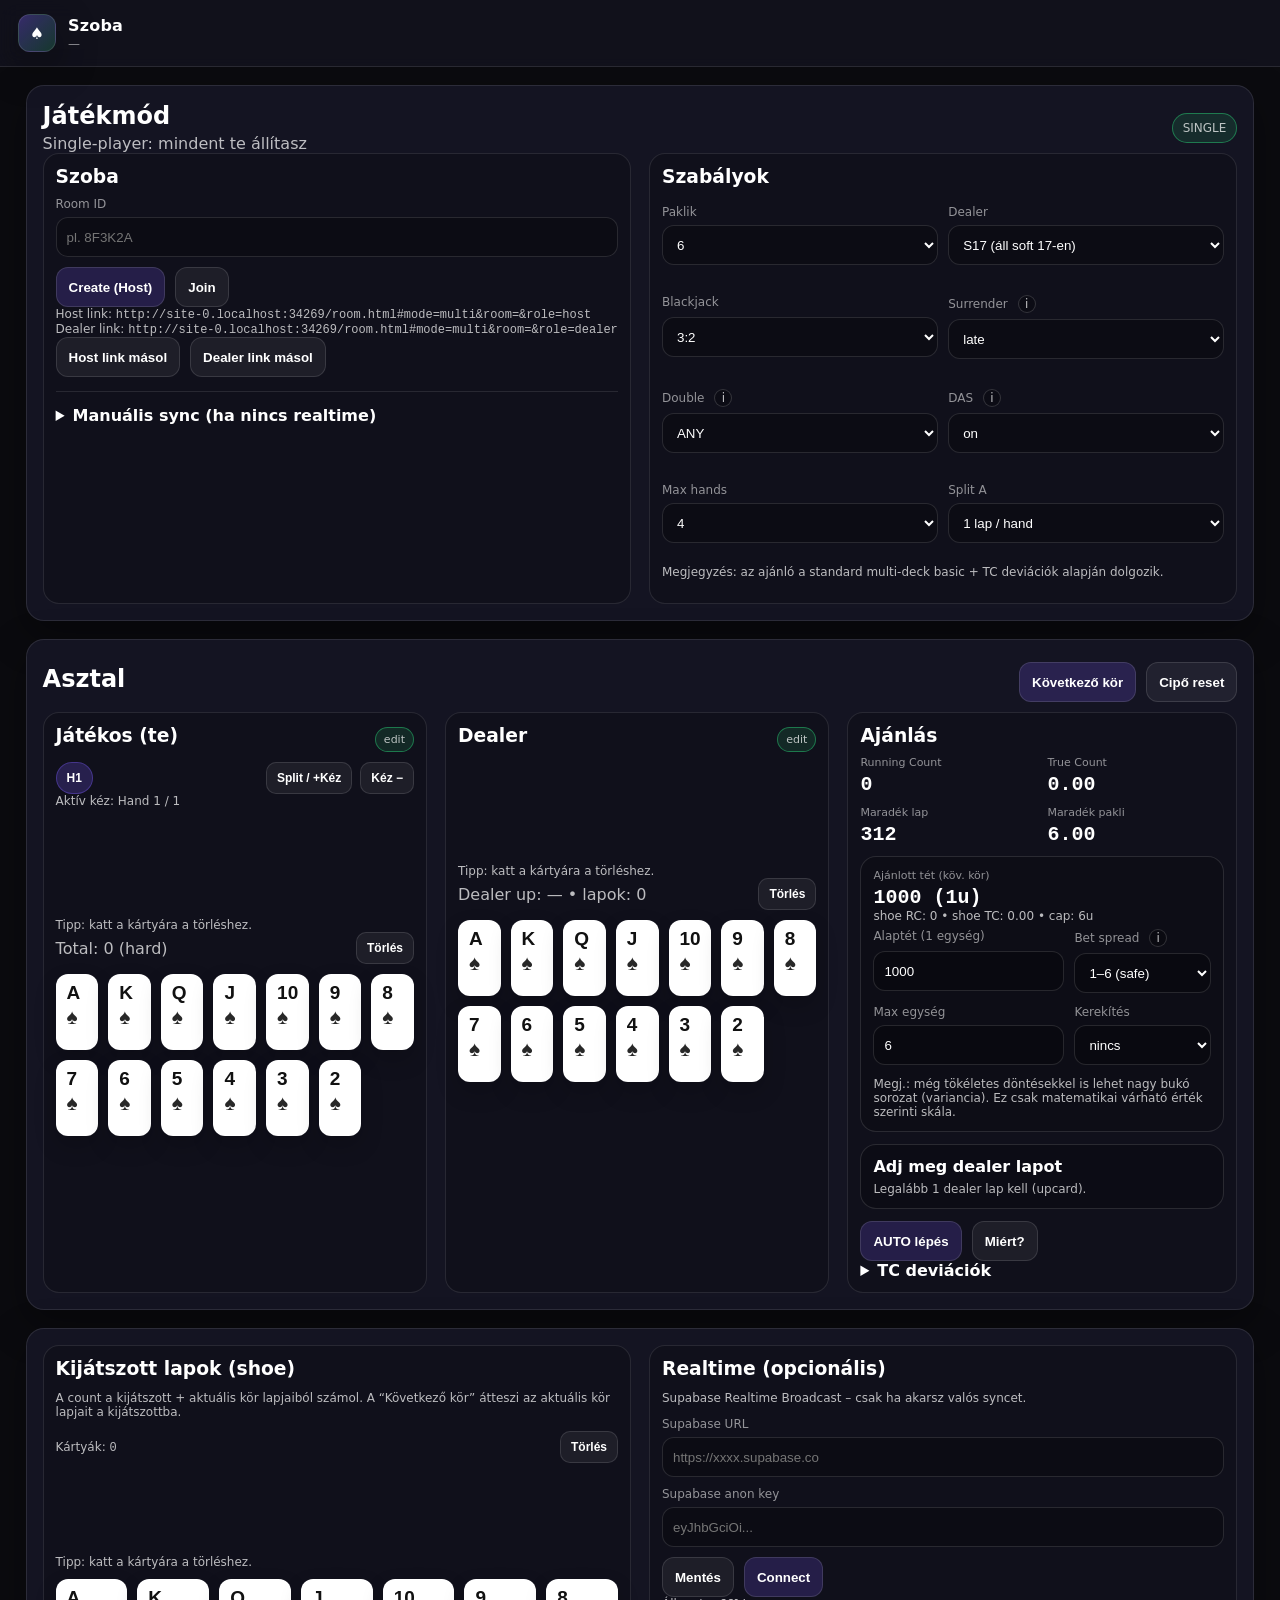
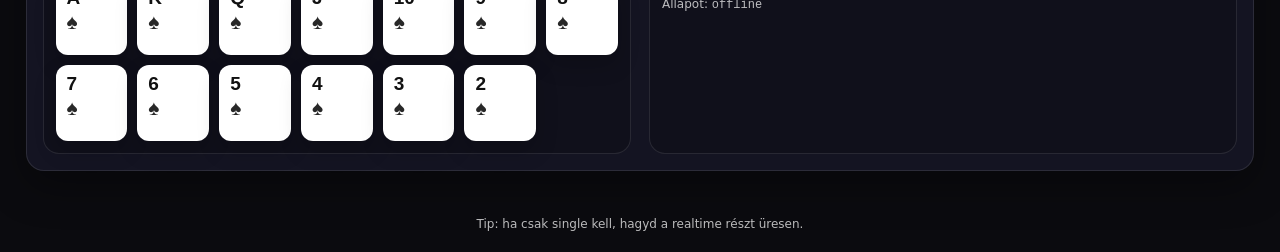
==== room.html @ 38a3f36b "Add files via upload" ====
<!doctype html>
<html lang="hu">
<head>
  <meta charset="utf-8"/>
  <meta name="viewport" content="width=device-width,initial-scale=1"/>
  <title>Blackjack Recreator • Room</title>
  <link rel="stylesheet" href="./assets/styles.css"/>
</head>
<body>
  <div class="app-shell">
    <header class="topbar">
      <div class="brand">
        <a class="logo" href="./index.html" title="Vissza">♠</a>
        <div>
          <div class="title">Szoba</div>
          <div class="subtitle" id="roomSub">—</div>
        </div>
      </div>

      </header>

    <main class="container">
      <section class="card">
        <div class="row-between">
          <div>
            <h2 class="h2">Játékmód</h2>
            <div class="muted" id="modeLine">—</div>
          </div>
          <div class="pill" id="rolePill">ROLE</div>
        </div>

        <div class="grid2">
          <div class="mini">
            <h3>Szoba</h3>
            <div class="field">
              <label>Room ID</label>
              <input id="roomId" placeholder="pl. 8F3K2A" maxlength="12"/>
            </div>

            <div class="row">
              <button class="btn" id="btnCreateRoom">Create (Host)</button>
              <button class="btn ghost" id="btnJoinRoom">Join</button>
            </div>

            <div class="muted small">
              Host link: <span class="mono" id="hostLink">—</span><br/>
              Dealer link: <span class="mono" id="dealerLink">—</span>
            </div>

            <div class="row">
              <button class="btn ghost" id="btnCopyHost">Host link másol</button>
              <button class="btn ghost" id="btnCopyDealer">Dealer link másol</button>
            </div>

            <hr class="sep"/>

            <details>
              <summary><b>Manuális sync (ha nincs realtime)</b></summary>
              <p class="muted">Copy/Paste állapot – gyors, ha nincs Supabase.</p>
              <div class="row">
                <button class="btn ghost" id="btnCopyState">State copy</button>
                <button class="btn ghost" id="btnPasteState">State paste</button>
              </div>
              <textarea class="mono area" id="stateArea" placeholder="Ide jön a state JSON…"></textarea>
            </details>
          </div>

          <div class="mini">
            <h3>Szabályok</h3>
            <div class="gridRules">
              <div class="field">
                <label>Paklik</label>
                <select id="ruleDecks">
                  <option>1</option><option>2</option><option>4</option><option selected>6</option><option>8</option>
                </select>
              </div>
              <div class="field">
                <label>Dealer</label>
                <select id="ruleDealer17">
                  <option value="S17" selected>S17 (áll soft 17-en)</option>
                  <option value="H17">H17 (húz soft 17-re)</option>
                </select>
              </div>
              <div class="field">
                <label>Blackjack</label>
                <select id="ruleBjPay">
                  <option value="3:2" selected>3:2</option>
                  <option value="6:5">6:5</option>
                </select>
              </div>
              <div class="field">
                <label>Surrender <span class="helpIcon" title="Late surrender: ha engedett, a handet fél tétért feladod (R). Ha nincs, a táblázat szerinti hit/stand jön.">i</span></label>
                <select id="ruleSurrender">
                  <option value="off">off</option>
                  <option value="late" selected>late</option>
                </select>
              </div>
              <div class="field">
                <label>Double <span class="helpIcon" title="Duplázás: csak az első 2 lapból lehet, és utána 1 lap jön. Itt állítod, milyen összegnél engedi a ház.">i</span></label>
                <select id="ruleDouble">
                  <option value="any" selected>ANY</option>
                  <option value="9-11">9–11</option>
                  <option value="10-11">10–11</option>
                  <option value="custom">Custom…</option>
                </select>
                <div class="helpText" id="doubleCustomWrap" style="display:none;margin-top:8px">
                  <div class="row">
                    <input id="ruleDoubleCustom" placeholder="pl. 9-11 vagy 10,11" style="flex:1;min-width:180px" />
                  </div>
                  <div class="helpText">Tipp: írhatsz tartományt (9-11) vagy listát (9,10,11).</div>
                </div>
              </div>
              <div class="field">
                <label>DAS <span class="helpIcon" title="DAS = Double After Split: split után is enged duplázni. Ez pár döntést megváltoztat (pl. 4-4 vs 5-6).">i</span></label>
                <select id="ruleDAS">
                  <option value="on" selected>on</option>
                  <option value="off">off</option>
                </select>
              </div>
              <div class="field">
                <label>Max hands</label>
                <select id="ruleMaxHands">
                  <option>2</option><option selected>4</option><option>6</option><option>8</option>
                </select>
              </div>
              <div class="field">
                <label>Split A</label>
                <select id="ruleSplitA">
                  <option value="one" selected>1 lap / hand</option>
                  <option value="free">normál</option>
                </select>
              </div>
            </div>
            <p class="muted small">Megjegyzés: az ajánló a standard multi‑deck basic + TC deviációk alapján dolgozik.</p>
          </div>
        </div>
      </section>

      <section class="card">
        <div class="row-between">
          <h2>Asztal</h2>
          <div class="actionRow">
            <button class="btn" id="btnNewRound">Következő kör</button>
            <button class="btn ghost" id="btnResetShoe">Cipő reset</button>
          </div>
        </div>
        <div class="grid3">
          <div class="mini">
            <div class="row-between">
              <h3>Játékos (te)</h3>
              <span class="pill small" id="playerLock">edit</span>
            </div>

            <div class="row-between" style="margin-top:8px; gap:10px; align-items:center;">
              <div class="handTabs" id="handTabs"></div>
              <div class="row" style="gap:8px;">
                <button class="btn ghost small" id="btnSplitHand" type="button">Split / +Kéz</button>
                <button class="btn ghost small" id="btnRemoveHand" type="button">Kéz −</button>
              </div>
            </div>
            <div class="muted small" id="handHint">Aktív kéz: Hand 1</div>

            <div class="hand" id="playerHand"></div>
            <div class="muted small" id="playerHandNote">Tipp: katt a kártyára a törléshez.</div>
            <div class="row-between">
              <div class="muted" id="playerTotal">Total: —</div>
              <div class="row">
                <button class="btn ghost small" id="btnPlayerClear">Törlés</button>
              </div>
            </div>

            <div class="picker" id="playerPicker"></div>
          </div>

          <div class="mini">
            <div class="row-between">
              <h3>Dealer</h3>
              <span class="pill small" id="dealerLock">edit</span>
            </div>

            <div class="hand" id="dealerHand"></div>
            <div class="muted small" id="dealerHandNote">Tipp: katt a kártyára a törléshez.</div>
            <div class="row-between">
              <div class="muted" id="dealerTotal">Dealer: —</div>
              <div class="row">
                <button class="btn ghost small" id="btnDealerClear">Törlés</button>
              </div>
            </div>

            <div class="picker" id="dealerPicker"></div>
</div>

          <div class="mini">
            <h3>Ajánlás</h3>
            <div class="kpi">
              <div>
                <div class="kpiTitle">Running Count</div>
                <div class="kpiVal mono" id="rcOut">0</div>
              </div>
              <div>
                <div class="kpiTitle">True Count</div>
                <div class="kpiVal mono" id="tcOut">0.00</div>
              </div>
            </div>

            <div class="kpi">
              <div>
                <div class="kpiTitle">Maradék lap</div>
                <div class="kpiVal mono" id="remCardsOut">—</div>
              </div>
              <div>
                <div class="kpiTitle">Maradék pakli</div>
                <div class="kpiVal mono" id="remDecksOut">—</div>
              </div>
            </div>

            <div class="betPanel">
              <div class="row-between" style="gap:10px; align-items:flex-end;">
                <div>
                  <div class="kpiTitle">Ajánlott tét (köv. kör)</div>
                  <div class="kpiVal mono" id="betOut">—</div>
                  <div class="muted small" id="betMeta">—</div>
                </div>
              </div>

              <div class="gridRules betGrid">
                <div class="field">
                  <label>Alaptét (1 egység)</label>
                  <input id="betBase" type="number" min="0" step="1" placeholder="pl. 1000"/>
                </div>
                <div class="field">
                  <label>Bet spread <span class="helpIcon" title="Tét skála True Count alapján. 1–6 = óvatosabb, 1–10 = agresszívebb. A TC-t a kijátszott (shoe) lapokból számolja, tehát ez a következő körre vonatkozik.">i</span></label>
                  <select id="betRamp">
                    <option value="1-6" selected>1–6 (safe)</option>
                    <option value="1-10">1–10 (aggró)</option>
                    <option value="custom">Custom…</option>
                  </select>
                </div>
              </div>

              <div class="field" id="betCustomWrap" style="display:none">
                <label>Custom (tc:egység)</label>
                <input id="betCustom" placeholder="pl. 0:1,1:2,2:4,3:6,4:8,5:10"/>
                <div class="helpText">A TC-t lefelé kerekítjük egészre. Mindig a legnagyobb tc-kulcsot használja, ami ≤ aktuális TC.</div>
              </div>

              <div class="gridRules betGrid">
                <div class="field">
                  <label>Max egység</label>
                  <input id="betCap" type="number" min="1" step="1" placeholder="pl. 6"/>
                </div>
                <div class="field">
                  <label>Kerekítés</label>
                  <select id="betRound">
                    <option value="0" selected>nincs</option>
                    <option value="10">10-re</option>
                    <option value="100">100-ra</option>
                    <option value="1000">1000-re</option>
                  </select>
                </div>
              </div>

              <p class="muted small" style="margin:6px 0 0">Megj.: még tökéletes döntésekkel is lehet nagy bukó sorozat (variancia). Ez csak matematikai várható érték szerinti skála.</p>
            </div>

            <div class="rec" id="recBox">
              <div class="recTitle">—</div>
              <div class="recDetail muted" id="recDetail">Adj meg lapokat…</div>
            </div>

            <div class="row">
              <button class="btn" id="btnAuto">AUTO lépés</button>
              <button class="btn ghost" id="btnExplain">Miért?</button>
            </div>

            <details>
              <summary><b>TC deviációk</b></summary>
              <ul class="muted small" id="devList"></ul>
            </details>
          </div>
        </div>
      </section>

      <section class="card">
        <div class="grid2">
          <div class="mini">
            <h3>Kijátszott lapok (shoe)</h3>
            <p class="muted small">A count a kijátszott + aktuális kör lapjaiból számol. A “Következő kör” átteszi az aktuális kör lapjait a kijátszottba.</p>

            <div class="row-between">
              <div class="muted small">Kártyák: <span class="mono" id="seenCount">0</span></div>
              <div class="row">
                <button class="btn ghost small" id="btnSeenClear">Törlés</button>
              </div>
            </div>

            <div class="seen" id="seenList"></div>
            <div class="muted small" id="seenNote">Tipp: katt a kártyára a törléshez.</div>
            <div class="picker" id="seenPicker"></div>
          </div>

          <div class="mini">
            <h3>Realtime (opcionális)</h3>
            <p class="muted small">Supabase Realtime Broadcast – csak ha akarsz valós syncet.</p>

            <div class="field">
              <label>Supabase URL</label>
              <input id="sbUrl" placeholder="https://xxxx.supabase.co"/>
            </div>
            <div class="field">
              <label>Supabase anon key</label>
              <input id="sbKey" placeholder="eyJhbGciOi..."/>
            </div>

            <div class="row">
              <button class="btn ghost" id="btnSbSave">Mentés</button>
              <button class="btn" id="btnSbConnect">Connect</button>
            </div>

            <div class="muted small">Állapot: <span class="mono" id="rtStatus">offline</span></div>
          </div>
        </div>
      </section>

      <div class="toast" id="toast"></div>
      <div class="modal" id="modal">
        <div class="modalCard">
          <div class="row-between">
            <div class="modalTitle" id="modalTitle">—</div>
            <button class="btn ghost small" id="modalClose">X</button>
          </div>
          <div class="modalBody muted" id="modalBody">—</div>
        </div>
      </div>

    </main>

    <footer class="footer">
      <span class="muted">Tip: ha csak single kell, hagyd a realtime részt üresen.</span>
    </footer>
  </div>

  <script src="./assets/strategy.js"></script>
  <script src="./assets/count.js"></script>
  <script src="./assets/supabase.js"></script>
  <script src="./assets/room.js"></script>
</body>
</html>
---- assets/styles.css ----
:root{
  --bg:#0b0b0f;
  --card:#141422;
  --muted:rgba(255,255,255,.72);
  --muted2:rgba(255,255,255,.55);
  --line:rgba(255,255,255,.10);
  --accent:#7c5cff;
  --good:#2cd97b;
  --bad:#ff4d4d;
  --warn:#ffd36b;
  --shadow:0 14px 40px rgba(0,0,0,.35);
  --radius:18px;
  font-family: system-ui, -apple-system, Segoe UI, Roboto, Arial, sans-serif;
}
*{box-sizing:border-box}
body{margin:0;background:var(--bg);color:#fff;font-size:16px}
a{color:inherit;text-decoration:none}
.app-shell{min-height:100vh;display:flex;flex-direction:column}
.topbar{
  display:flex;align-items:center;justify-content:space-between;
  gap:14px;padding:14px 18px;border-bottom:1px solid var(--line);
  background: rgba(20,20,34,.7);
  backdrop-filter: blur(10px);
  position:sticky;top:0;z-index:20;
}
.brand{display:flex;align-items:center;gap:12px}
.logo{
  width:38px;height:38px;border-radius:12px;
  display:grid;place-items:center;
  background: linear-gradient(135deg, rgba(124,92,255,.35), rgba(44,217,123,.20));
  border:1px solid rgba(255,255,255,.12);
  box-shadow: var(--shadow);
  font-weight:800;
}
.title{font-weight:800;letter-spacing:.2px}
.subtitle{font-size:12px;color:var(--muted2);margin-top:2px}
.top-actions{display:flex;gap:10px;align-items:center}

.container{width:min(1400px, 96vw);margin:18px auto 28px;display:grid;gap:18px}
.card{
  background: var(--card);
  border:1px solid var(--line);
  border-radius: var(--radius);
  padding:16px;
  box-shadow: var(--shadow);
}
.h2{margin:0 0 4px}
h2{margin:0 0 10px}
h3{margin:0 0 8px}
.muted{color:var(--muted)}
.small{font-size:12px}
.mono{font-family: ui-monospace, SFMono-Regular, Menlo, Consolas, monospace}
.area{width:100%;min-height:120px;margin-top:10px;border-radius:14px;border:1px solid var(--line);background:rgba(0,0,0,.25);color:#fff;padding:10px}
.sep{border:0;border-top:1px solid var(--line);margin:14px 0}

.grid2{display:grid;grid-template-columns: 1fr 1fr;gap:18px}
.grid3{display:grid;grid-template-columns: 1.1fr 1.1fr 1fr;gap:18px}
@media (max-width: 980px){
  .grid3{grid-template-columns:1fr; }
  .grid2{grid-template-columns:1fr;}
}

.mini{
  background: rgba(0,0,0,.18);
  border:1px solid var(--line);
  border-radius: 16px;
  padding:12px;
}

.field{display:grid;gap:6px;margin:10px 0}
.field label{font-size:12px;color:var(--muted2)}
input, select{
  height:40px;border-radius:12px;
  border:1px solid rgba(255,255,255,.12);
  background: rgba(0,0,0,.25);
  color:#fff;
  padding:0 10px;
  outline:none;
}
select{padding-right:28px}
input:focus, select:focus{border-color:rgba(124,92,255,.55);box-shadow:0 0 0 3px rgba(124,92,255,.18)}

.row{display:flex;gap:10px;align-items:center;flex-wrap:wrap}
.row-between{display:flex;align-items:center;justify-content:space-between;gap:10px;flex-wrap:wrap}
.pill{
  padding:7px 10px;border-radius:999px;border:1px solid rgba(255,255,255,.12);
  background: rgba(0,0,0,.22);
  font-size:12px;color:var(--muted);
}
.pill.small{padding:5px 8px;font-size:11px}

.btn{
  height:40px;padding:0 12px;border-radius:12px;border:1px solid rgba(255,255,255,.12);
  background: rgba(124,92,255,.20);
  color:#fff;cursor:pointer;font-weight:700;
}
.btn:hover{background: rgba(124,92,255,.26)}
.btn.ghost{background: rgba(255,255,255,.06)}
.btn.ghost:hover{background: rgba(255,255,255,.10)}
.btn.small{height:32px;border-radius:10px;font-size:12px;padding:0 10px;font-weight:700}

.check{display:flex;gap:10px;align-items:center;font-size:12px;color:var(--muted)}
.check input{accent-color: var(--accent); width:16px; height:16px}

.hand{display:flex;gap:10px;flex-wrap:wrap;min-height:110px;align-items:flex-start}
.handTabs{display:flex;gap:8px;flex-wrap:wrap}
.handTab{
  height:32px; padding:0 10px; border-radius:999px;
  border:1px solid rgba(255,255,255,.14);
  background: rgba(255,255,255,.06);
  color:#fff; cursor:pointer; font-weight:800; font-size:12px;
}
.handTab.active{background: rgba(124,92,255,.22); border-color: rgba(124,92,255,.35)}
.handTab:hover{background: rgba(255,255,255,.10)}
.cardChip{
  width:90px;height:130px;
  display:flex;flex-direction:column;
  align-items:flex-start;justify-content:flex-start;
  padding:8px 8px;
  background:#ffffff;
  color:#111;
  border:1px solid rgba(255,255,255,.18);
  border-radius:12px;
  box-shadow: 0 10px 22px rgba(0,0,0,.25);
  position:relative;
  cursor:pointer;
  user-select:none;
}
.cardChip:hover{outline:2px solid rgba(124,92,255,.35)}
.cardChip[aria-disabled="true"]{opacity:.55;cursor:default;outline:none}
.cardChip .rank{font-weight:900;font-size:20px;line-height:1}
.cardChip .suit{font-size:22px;line-height:1;margin-top:2px}
.cardChip .suit.red{color:#c01616}

.picker{display:grid;grid-template-columns: repeat(7, minmax(0, 1fr));gap:10px;margin-top:10px}
@media (max-width: 520px){
  .picker{grid-template-columns: repeat(5, minmax(0, 1fr));}
}
.pickBtn{
  height:76px;border-radius:12px;border:1px solid rgba(255,255,255,.14);
  background:#ffffff;
  color:#111;
  cursor:pointer;
  font-weight:900;
  display:flex;
  flex-direction:column;
  align-items:flex-start;
  justify-content:flex-start;
  padding:8px 10px;
  box-shadow: 0 10px 22px rgba(0,0,0,.18);
}
.pickBtn .pRank{font-size:19px;line-height:1}
.pickBtn .pSuit{font-size:21px;line-height:1;margin-top:4px;opacity:.9}
.pickBtn:hover{outline:2px solid rgba(124,92,255,.35)}

.kpi{display:grid;grid-template-columns:1fr 1fr;gap:10px;margin:10px 0}
.kpiTitle{font-size:11px;color:var(--muted2)}
.kpiVal{font-size:20px;font-weight:900;margin-top:4px}

.rec{
  border-radius:16px;border:1px solid rgba(255,255,255,.12);
  background: rgba(0,0,0,.20);
  padding:12px;
  margin:10px 0 12px;
}
.recTitle{font-weight:900;font-size:16px}
.recDetail{font-size:12px;margin-top:6px}

.seen{display:flex;gap:10px;flex-wrap:wrap;min-height:92px}

.footer{padding:18px;text-align:center;color:var(--muted2);font-size:12px;margin-top:auto}

.toast{
  position: fixed; left:50%; bottom:18px; transform:translateX(-50%);
  background: rgba(0,0,0,.75);
  border:1px solid rgba(255,255,255,.16);
  padding:10px 12px; border-radius: 14px;
  color:#fff; font-size:12px;
  opacity:0; pointer-events:none; transition: .2s ease;
  max-width:min(720px, 92vw);
  z-index: 50;
}
.toast.show{opacity:1; pointer-events:auto}

.modal{
  position:fixed; inset:0; background: rgba(0,0,0,.55);
  display:none; align-items:center; justify-content:center;
  z-index:60;
}
.modal.show{display:flex}
.modalCard{
  width:min(720px, 92vw);
  background: var(--card);
  border:1px solid rgba(255,255,255,.12);
  border-radius:18px;
  box-shadow: var(--shadow);
  padding:14px;
}
.modalTitle{font-weight:900}
.modalBody{margin-top:10px;line-height:1.45}
.gridRules{display:grid;grid-template-columns:1fr 1fr;gap:10px}
@media (max-width: 520px){.gridRules{grid-template-columns:1fr}}


.helpIcon{display:inline-grid;place-items:center;width:18px;height:18px;border-radius:999px;border:1px solid rgba(255,255,255,.16);background:rgba(0,0,0,.22);font-size:12px;color:rgba(255,255,255,.75);cursor:help;margin-left:6px}
.helpText{font-size:12px;color:var(--muted2);margin-top:6px;line-height:1.35}
.actionRow{display:flex;gap:10px;align-items:center;flex-wrap:wrap;margin:6px 0 10px}

.betPanel{
  border-radius:16px;
  border:1px solid rgba(255,255,255,.12);
  background: rgba(0,0,0,.18);
  padding:12px;
  margin:10px 0 12px;
}
.betGrid .field{margin:6px 0}
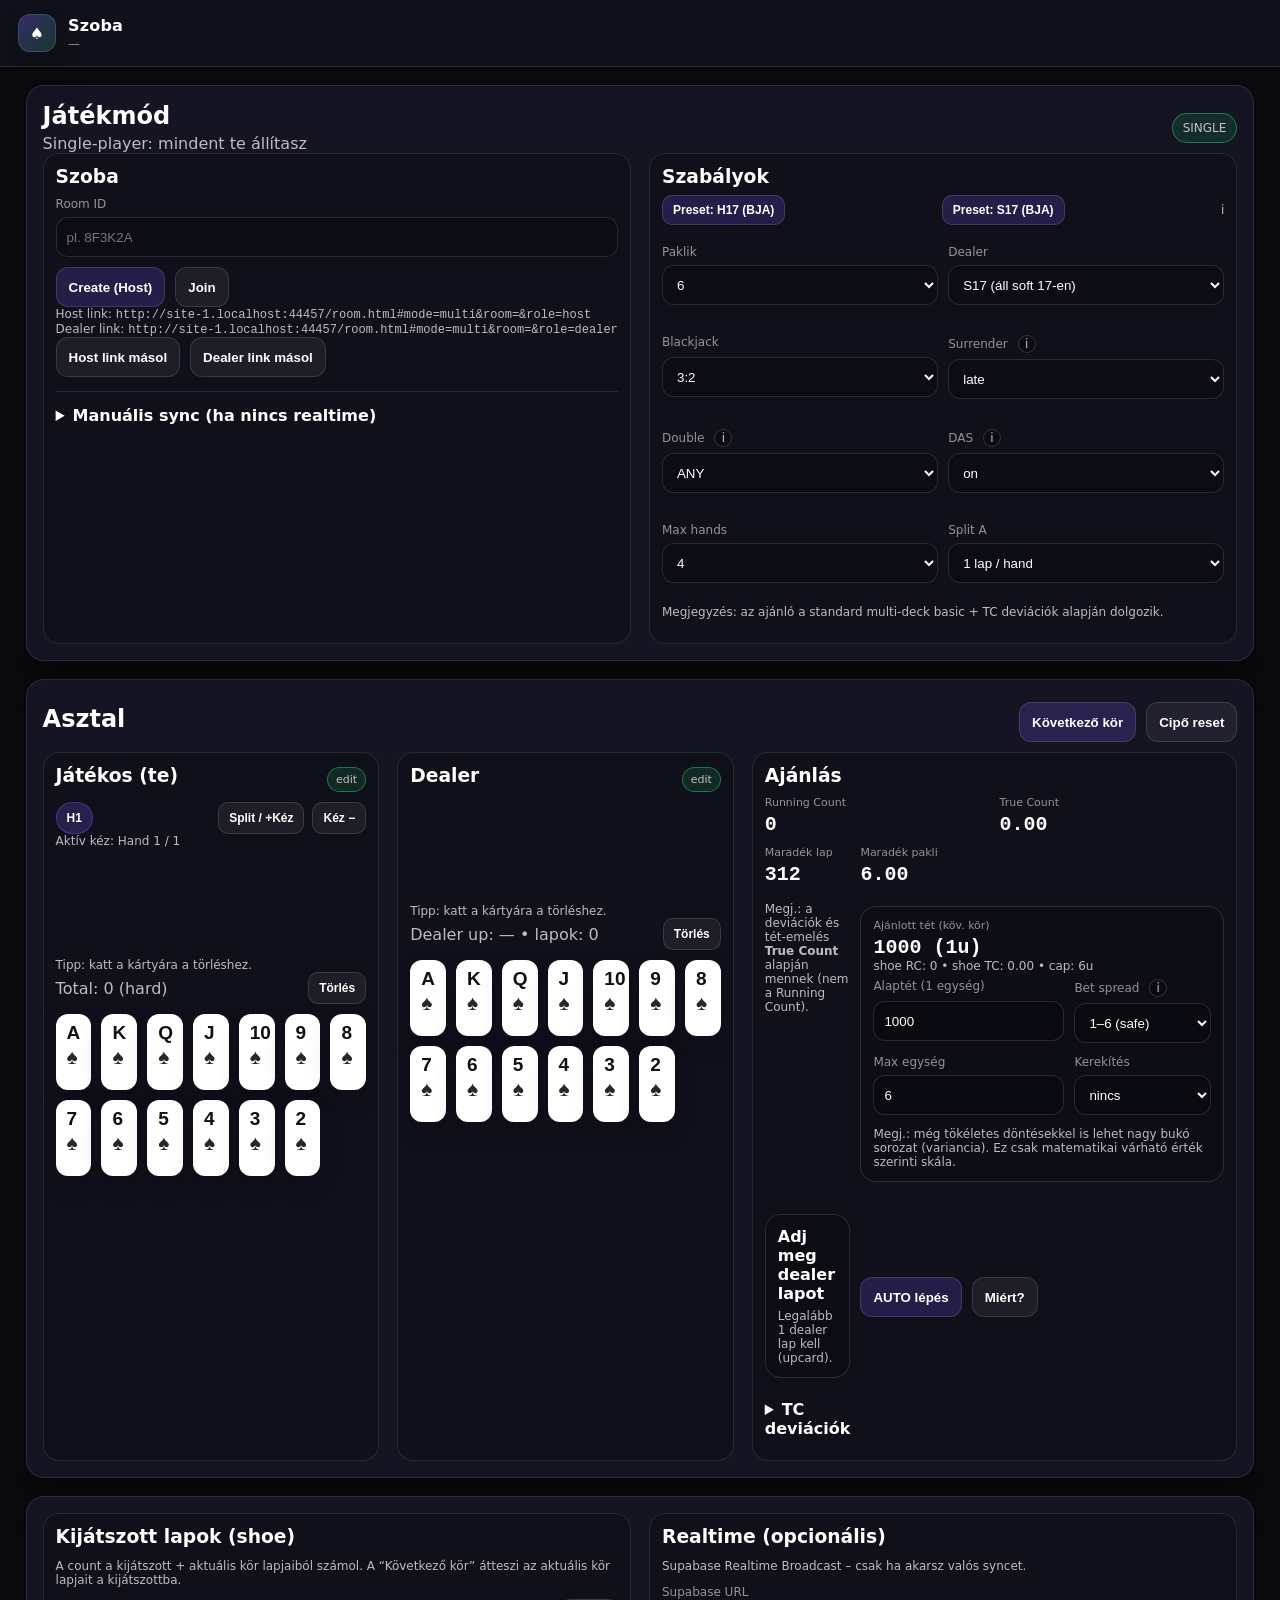
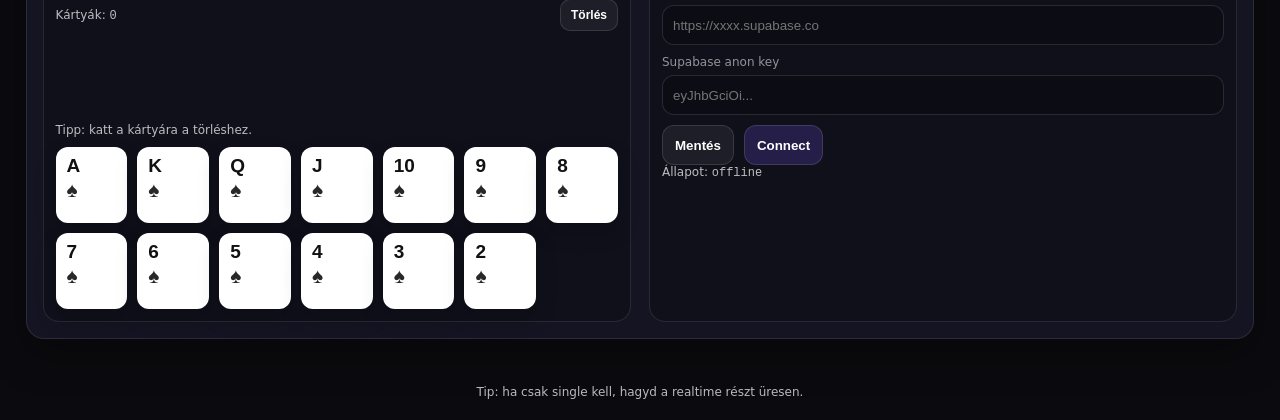
==== commit b28a893e: "Add files via upload" ====
--- a/room.html
+++ b/room.html
@@ -67,6 +67,13 @@
 
           <div class="mini">
             <h3>Szabályok</h3>
+
+            <div class="row-between" style="gap:8px; margin:6px 0 10px;">
+              <button class="btn tiny" id="presetH17">Preset: H17 (BJA)</button>
+              <button class="btn tiny" id="presetS17">Preset: S17 (BJA)</button>
+              <span class="muted small" title="A szimulátorod szabályait állítsd ide, különben eltérés lesz.">i</span>
+            </div>
+
             <div class="gridRules">
               <div class="field">
                 <label>Paklik</label>
@@ -212,7 +219,7 @@
                 <div class="kpiTitle">Maradék pakli</div>
                 <div class="kpiVal mono" id="remDecksOut">—</div>
               </div>
-            </div>
+            <div class="muted small" style="margin:6px 0 10px;">Megj.: a deviációk és tét-emelés <b>True Count</b> alapján mennek (nem a Running Count).</div>
 
             <div class="betPanel">
               <div class="row-between" style="gap:10px; align-items:flex-end;">
--- a/assets/styles.css
+++ b/assets/styles.css
@@ -214,3 +214,6 @@
   margin:10px 0 12px;
 }
 .betGrid .field{margin:6px 0}
+
+
+.btn.tiny{height:30px;padding:0 10px;border-radius:10px;font-size:12px;font-weight:700}
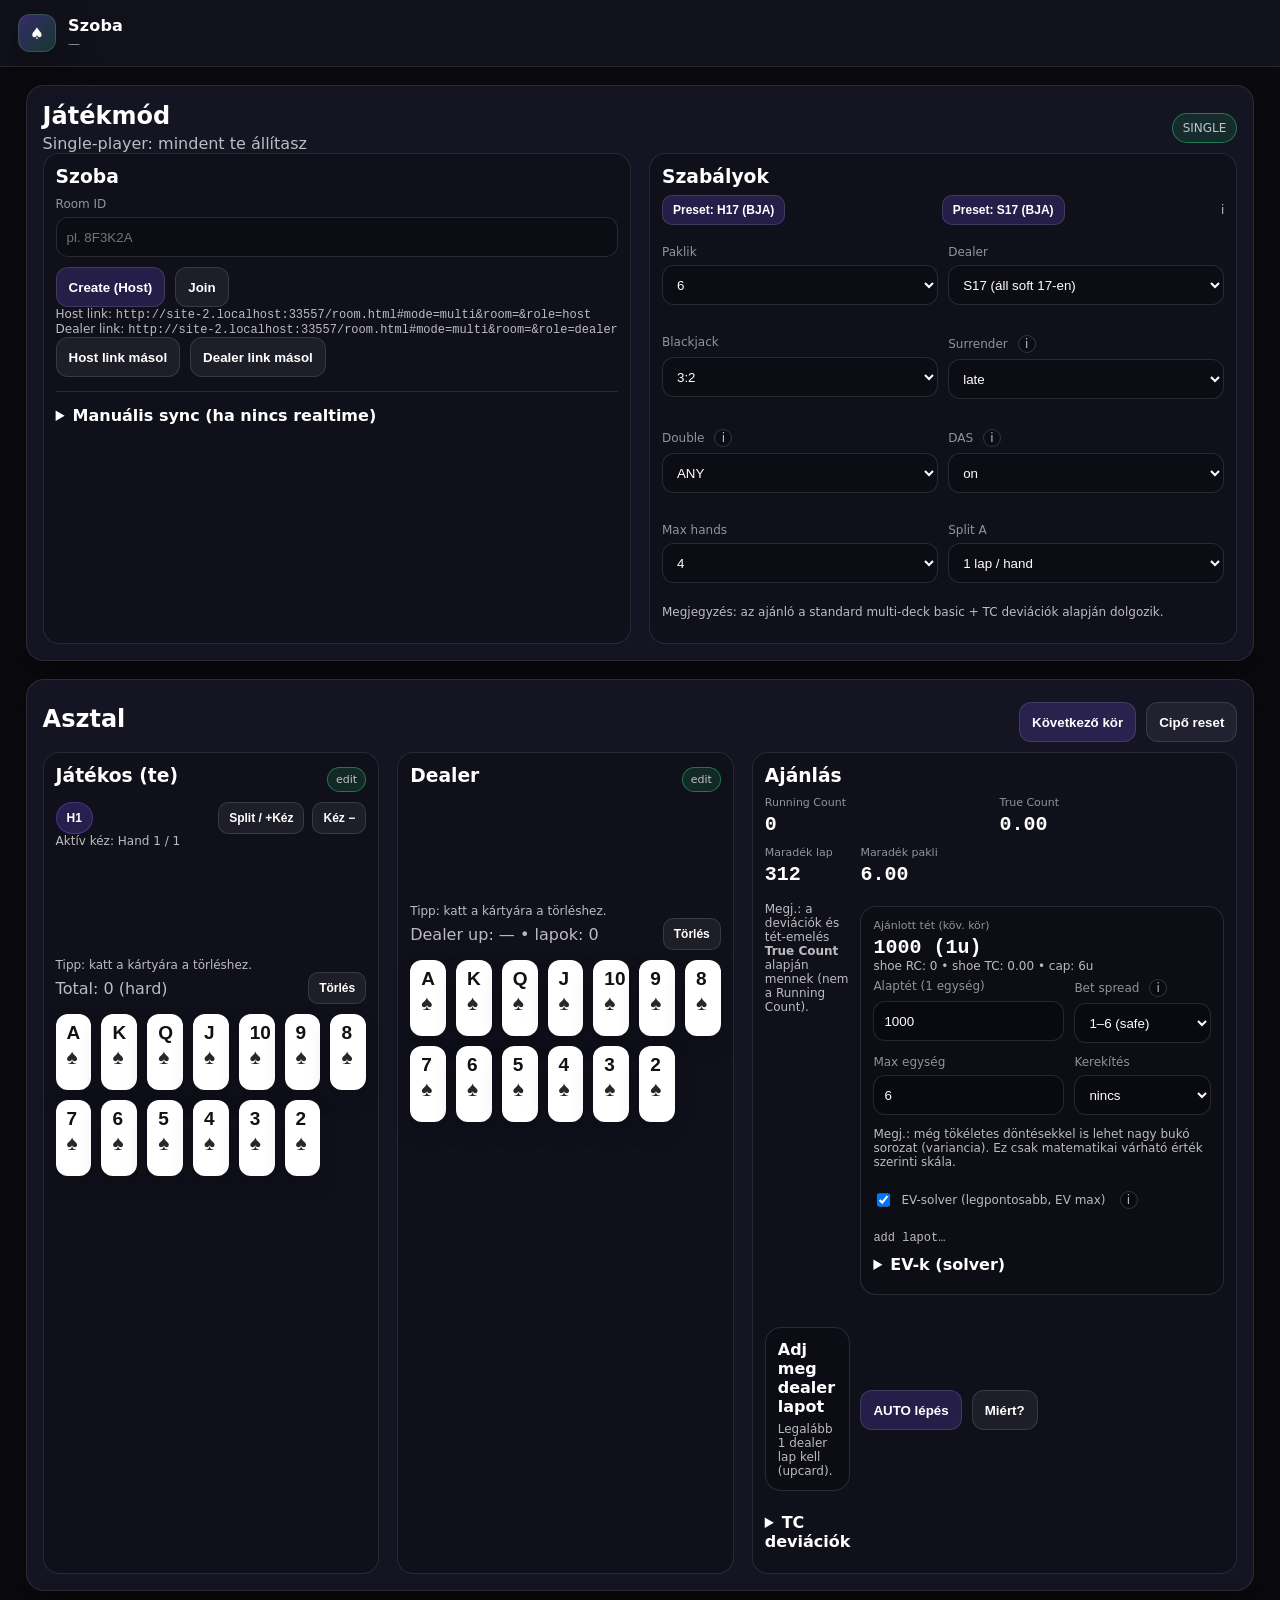
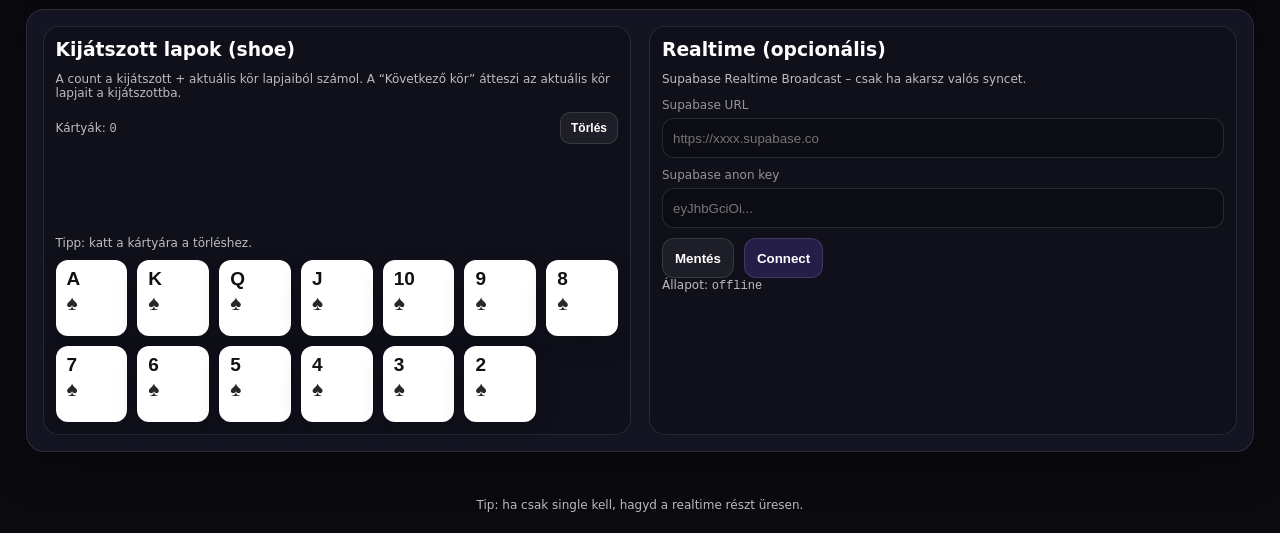
==== commit 0c79d401: "Add files via upload" ====
--- a/room.html
+++ b/room.html
@@ -268,6 +268,20 @@
               </div>
 
               <p class="muted small" style="margin:6px 0 0">Megj.: még tökéletes döntésekkel is lehet nagy bukó sorozat (variancia). Ez csak matematikai várható érték szerinti skála.</p>
+            <div class="row-between" style="margin:8px 0 10px; gap:8px; align-items:center;">
+              <label class="muted small" style="display:flex; gap:8px; align-items:center;">
+                <input type="checkbox" id="useSolver" checked>
+                EV-solver (legpontosabb, EV max)
+                <span class="helpIcon" title="EV-solver: az aktuális handhez kiszámolja az összes lehetséges húzást a maradék cipőből, és a legnagyobb EV-t ajánlja. Ha túl nagy a fa, automatikus gyors (approx) módra vált. Split EV közelítés lehet.">i</span>
+              </label>
+              <span class="muted small mono" id="solverStatus">—</span>
+            </div>
+
+            <details id="evDetails" style="margin:0 0 8px;">
+              <summary><b>EV-k (solver)</b> <span class="muted small" id="evHint"></span></summary>
+              <div class="muted small mono" id="evOut" style="white-space:pre-line; margin-top:8px;">—</div>
+            </details>
+
             </div>
 
             <div class="rec" id="recBox">
--- a/assets/styles.css
+++ b/assets/styles.css
@@ -164,7 +164,7 @@
   margin:10px 0 12px;
 }
 .recTitle{font-weight:900;font-size:16px}
-.recDetail{font-size:12px;margin-top:6px}
+.recDetail{font-size:12px;margin-top:6px;white-space:pre-line}
 
 .seen{display:flex;gap:10px;flex-wrap:wrap;min-height:92px}
 
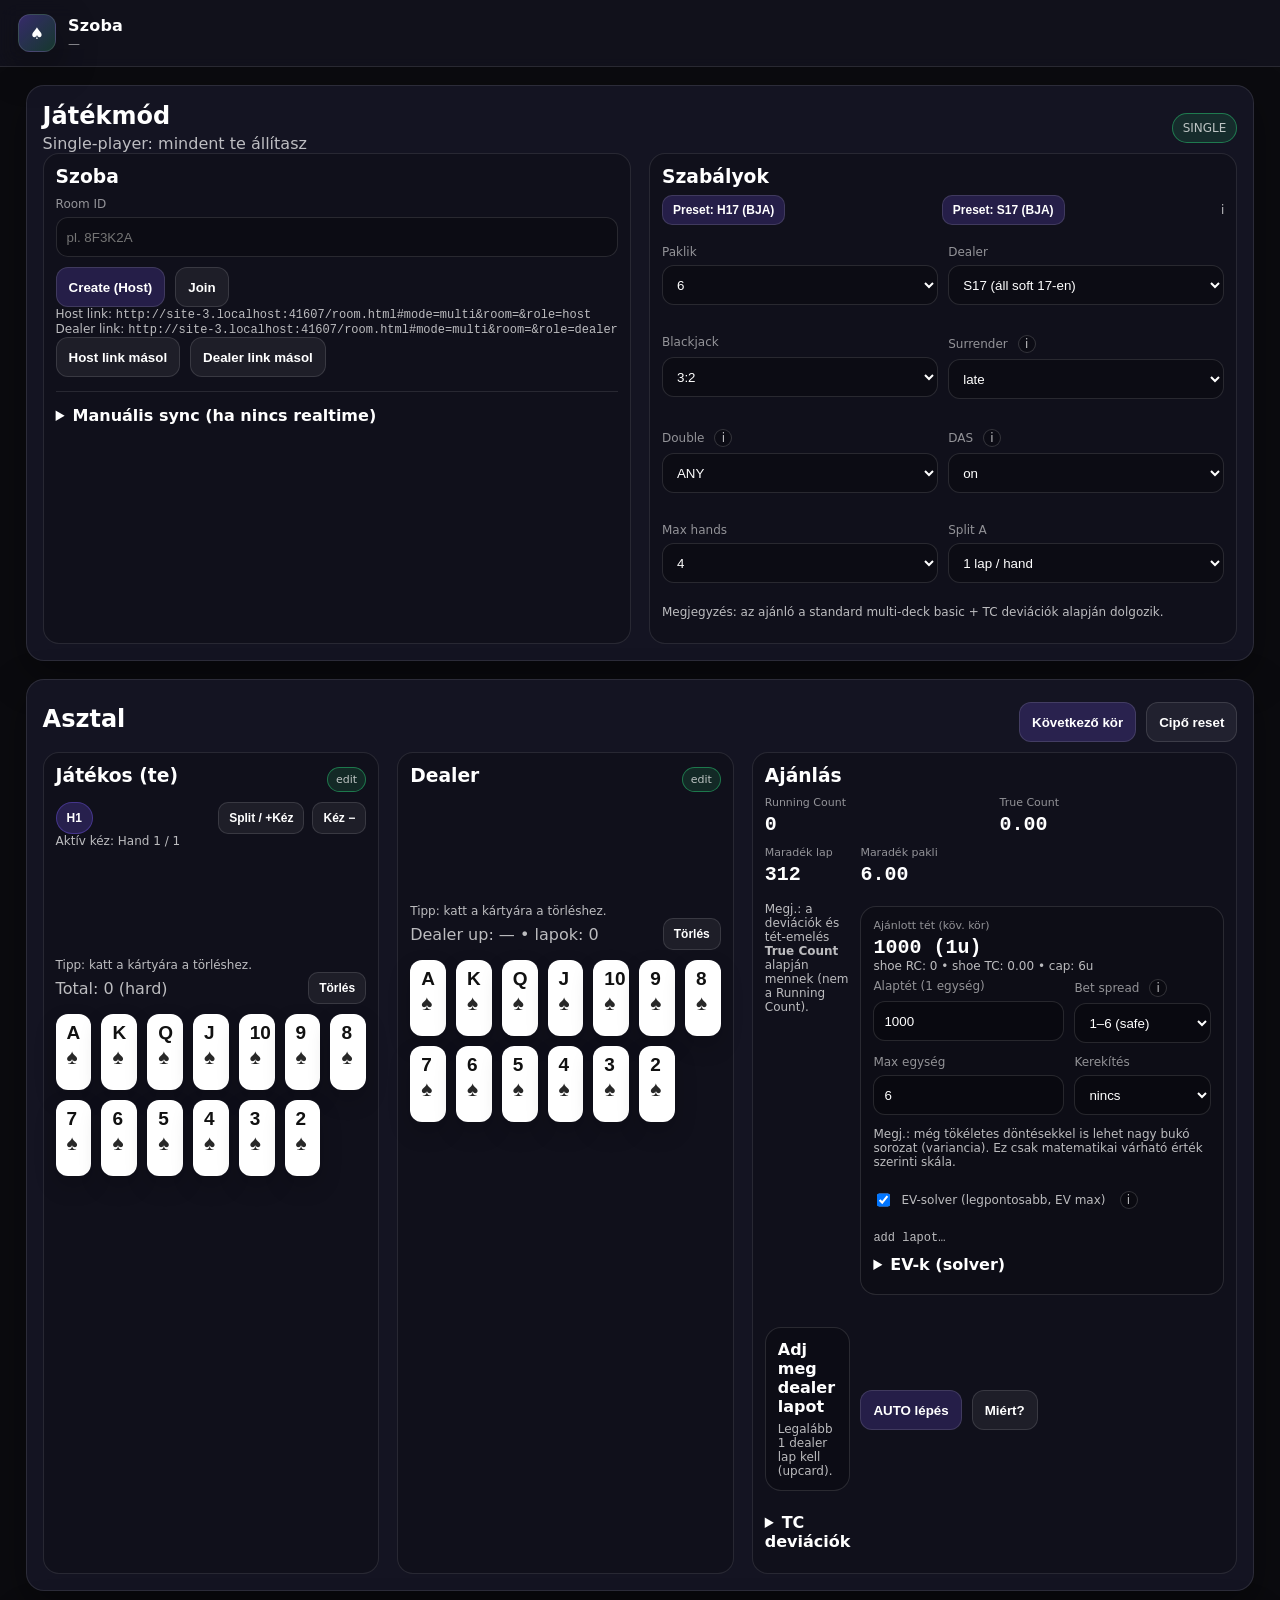
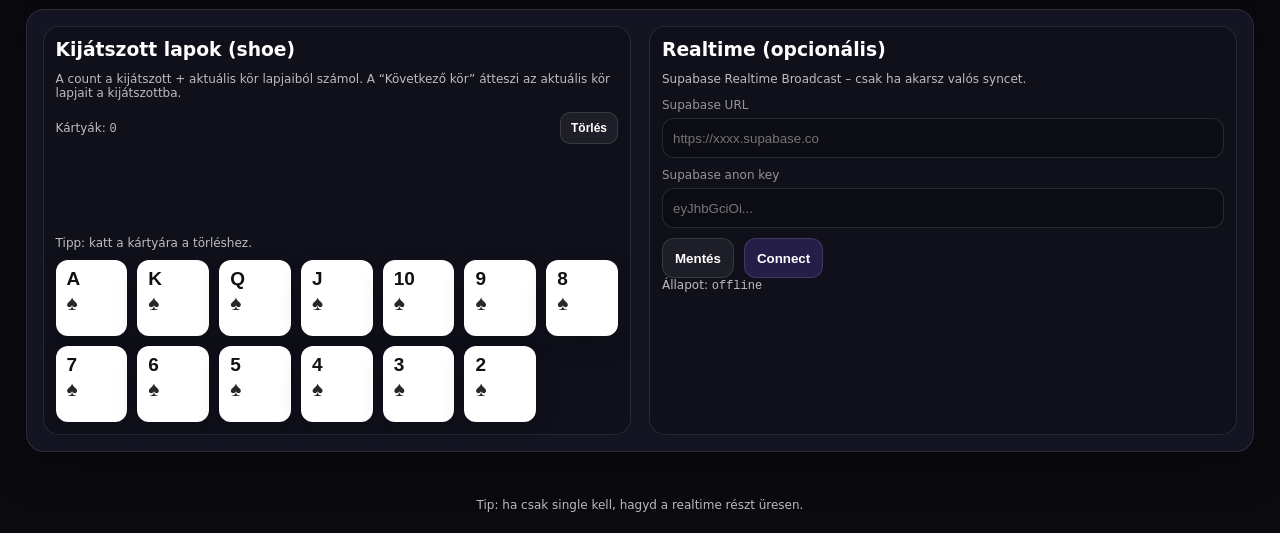
==== commit 5e565d0e: "Add files via upload" ====
--- a/room.html
+++ b/room.html
@@ -363,6 +363,7 @@
 
   <script src="./assets/strategy.js"></script>
   <script src="./assets/count.js"></script>
+  <script src="./assets/config.js"></script>
   <script src="./assets/supabase.js"></script>
   <script src="./assets/room.js"></script>
 </body>
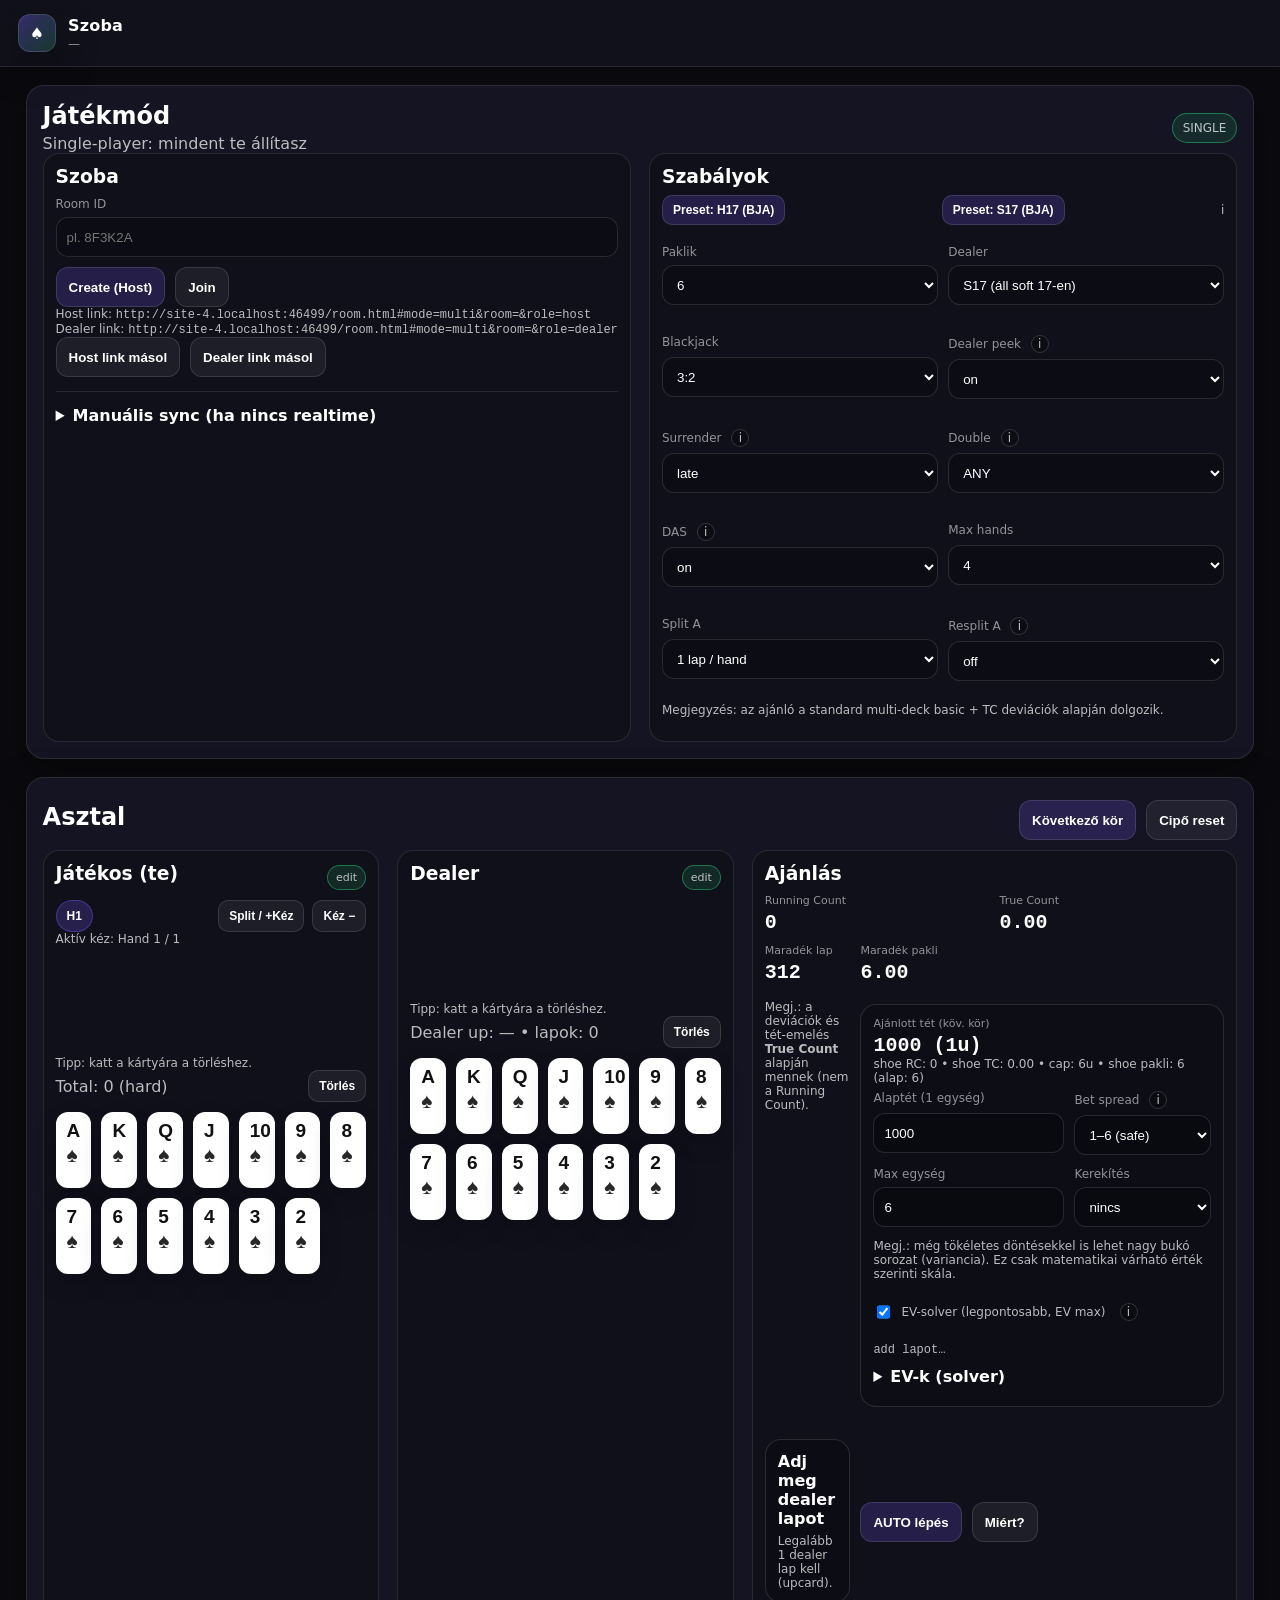
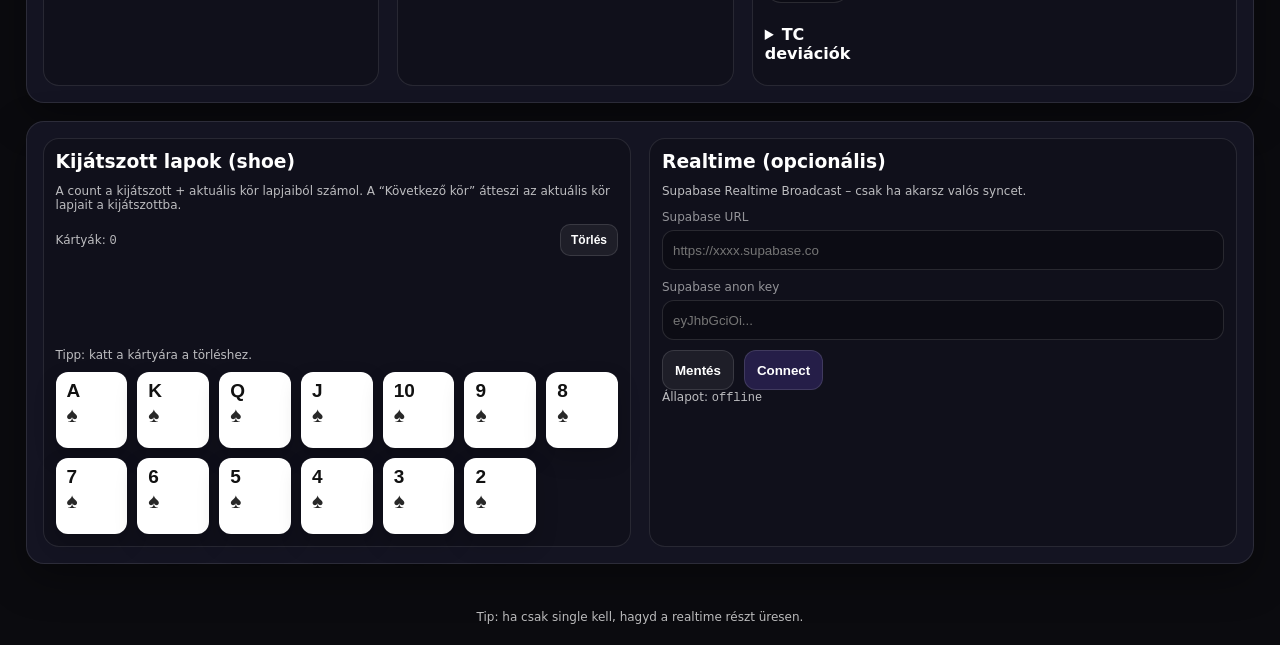
==== commit 40149aaa: "Add files via upload" ====
--- a/room.html
+++ b/room.html
@@ -96,10 +96,18 @@
                 </select>
               </div>
               <div class="field">
+                <label>Dealer peek <span class="helpIcon" title="Peek = a dealer A/10 upcardnál belenéz, van-e blackjack. Ha van, azonnal vége; ha nincs, akkor a döntéseid már úgy számolhatók, hogy nincs dealer BJ.">i</span></label>
+                <select id="rulePeek">
+                  <option value="on" selected>on</option>
+                  <option value="off">off</option>
+                </select>
+              </div>
+              <div class="field">
                 <label>Surrender <span class="helpIcon" title="Late surrender: ha engedett, a handet fél tétért feladod (R). Ha nincs, a táblázat szerinti hit/stand jön.">i</span></label>
                 <select id="ruleSurrender">
                   <option value="off">off</option>
                   <option value="late" selected>late</option>
+                  <option value="early">early</option>
                 </select>
               </div>
               <div class="field">
@@ -135,6 +143,13 @@
                 <select id="ruleSplitA">
                   <option value="one" selected>1 lap / hand</option>
                   <option value="free">normál</option>
+                </select>
+              </div>
+              <div class="field">
+                <label>Resplit A <span class="helpIcon" title="Resplit A = ha A-A split után újra A jön, engedi-e újra splitelni.">i</span></label>
+                <select id="ruleResplitA">
+                  <option value="off" selected>off</option>
+                  <option value="on">on</option>
                 </select>
               </div>
             </div>
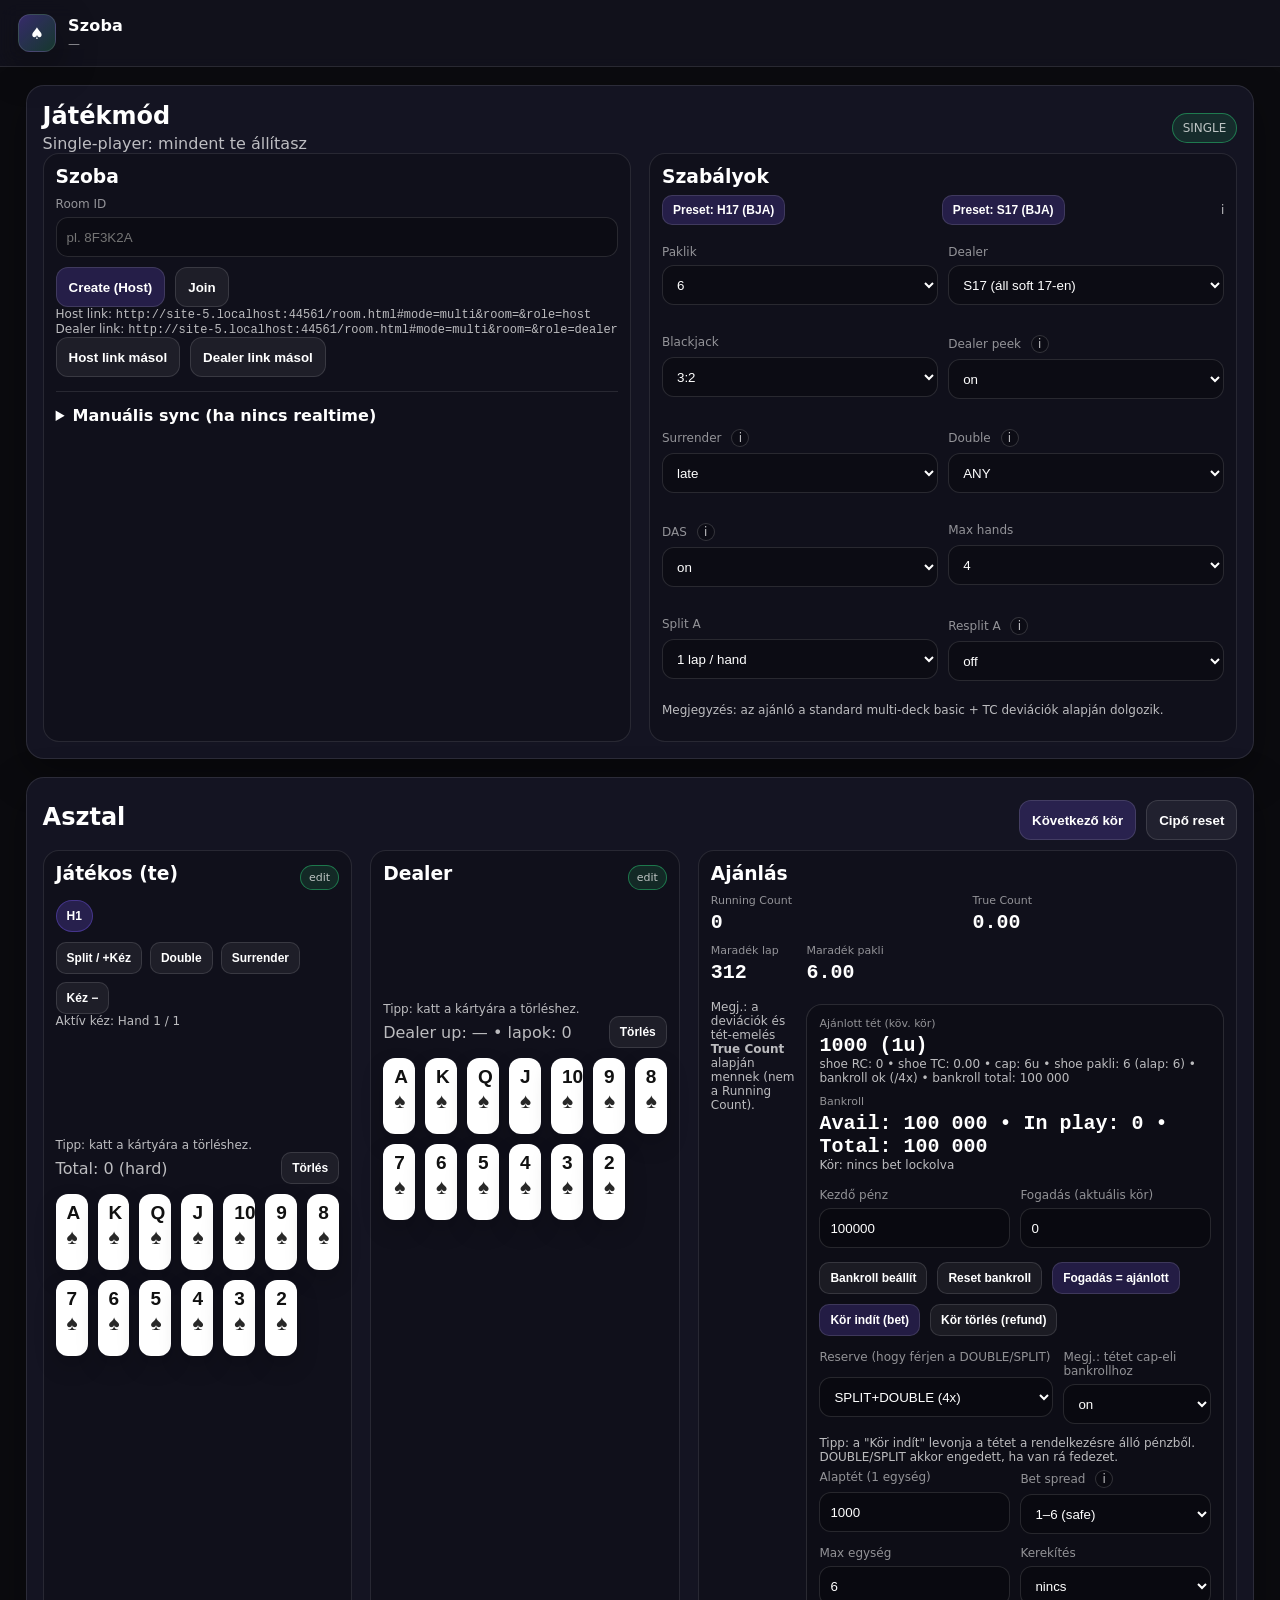
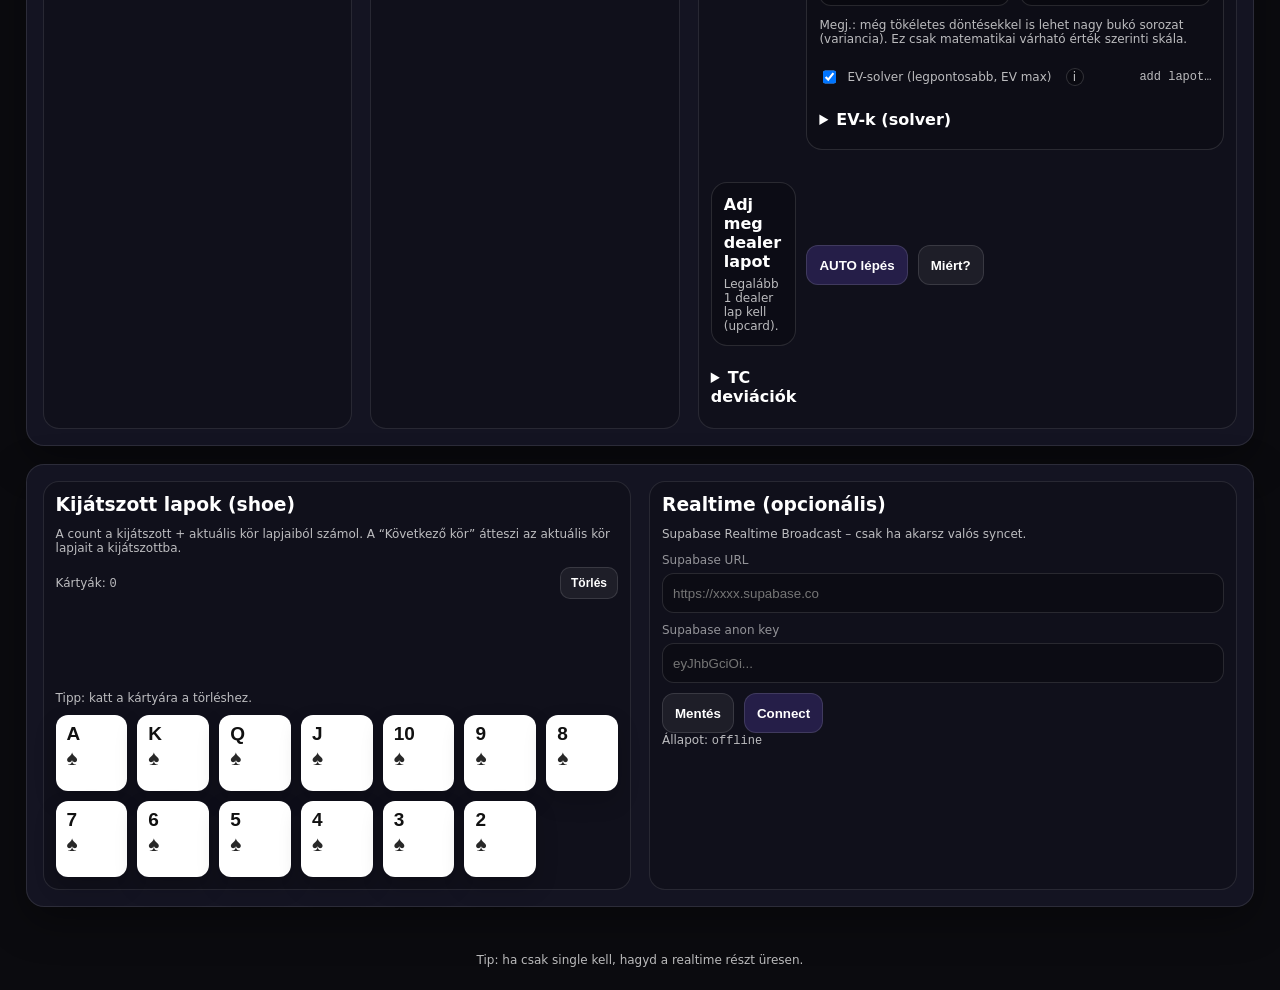
==== commit 1050052c: "Add files via upload" ====
--- a/room.html
+++ b/room.html
@@ -177,6 +177,8 @@
               <div class="handTabs" id="handTabs"></div>
               <div class="row" style="gap:8px;">
                 <button class="btn ghost small" id="btnSplitHand" type="button">Split / +Kéz</button>
+                <button class="btn ghost small" id="btnToggleDouble" type="button" title="Double jelölés + bet">Double</button>
+                <button class="btn ghost small" id="btnToggleSurrender" type="button" title="Surrender jelölés">Surrender</button>
                 <button class="btn ghost small" id="btnRemoveHand" type="button">Kéz −</button>
               </div>
             </div>
@@ -242,6 +244,56 @@
                   <div class="kpiTitle">Ajánlott tét (köv. kör)</div>
                   <div class="kpiVal mono" id="betOut">—</div>
                   <div class="muted small" id="betMeta">—</div>
+
+                  <div class="bankPanel" style="margin-top:10px;">
+                    <div class="row-between" style="gap:10px; align-items:flex-end;">
+                      <div>
+                        <div class="kpiTitle">Bankroll</div>
+                        <div class="kpiVal mono" id="bankOut">—</div>
+                        <div class="muted small" id="bankMeta">—</div>
+                      </div>
+                    </div>
+
+                    <div class="gridRules betGrid" style="margin-top:10px;">
+                      <div class="field">
+                        <label>Kezdő pénz</label>
+                        <input id="bankStart" type="number" min="0" step="1" placeholder="pl. 100000"/>
+                      </div>
+                      <div class="field">
+                        <label>Fogadás (aktuális kör)</label>
+                        <input id="roundBet" type="number" min="0" step="1" placeholder="pl. 1000"/>
+                      </div>
+                    </div>
+
+                    <div class="row" style="margin-top:8px;">
+                      <button class="btn ghost small" id="btnBankSet" type="button">Bankroll beállít</button>
+                      <button class="btn ghost small" id="btnBankReset" type="button">Reset bankroll</button>
+                      <button class="btn small" id="btnUseRecBet" type="button">Fogadás = ajánlott</button>
+                      <button class="btn small" id="btnStartRound" type="button">Kör indít (bet)</button>
+                      <button class="btn ghost small" id="btnCancelRound" type="button">Kör törlés (refund)</button>
+                    </div>
+
+                    <div class="gridRules betGrid" style="margin-top:8px;">
+                      <div class="field">
+                        <label>Reserve (hogy férjen a DOUBLE/SPLIT)</label>
+                        <select id="reserveMode">
+                          <option value="1">nincs (1x)</option>
+                          <option value="2">DOUBLE-hoz (2x)</option>
+                          <option value="4" selected>SPLIT+DOUBLE (4x)</option>
+                          <option value="max">max hands + double (2×max)</option>
+                        </select>
+                      </div>
+                      <div class="field">
+                        <label>Megj.: tétet cap-eli bankrollhoz</label>
+                        <select id="bankCap">
+                          <option value="on" selected>on</option>
+                          <option value="off">off</option>
+                        </select>
+                      </div>
+                    </div>
+
+                    <div class="muted small" style="margin-top:6px;">Tipp: a "Kör indít" levonja a tétet a rendelkezésre álló pénzből. DOUBLE/SPLIT akkor engedett, ha van rá fedezet.</div>
+                  </div>
                 </div>
               </div>
 
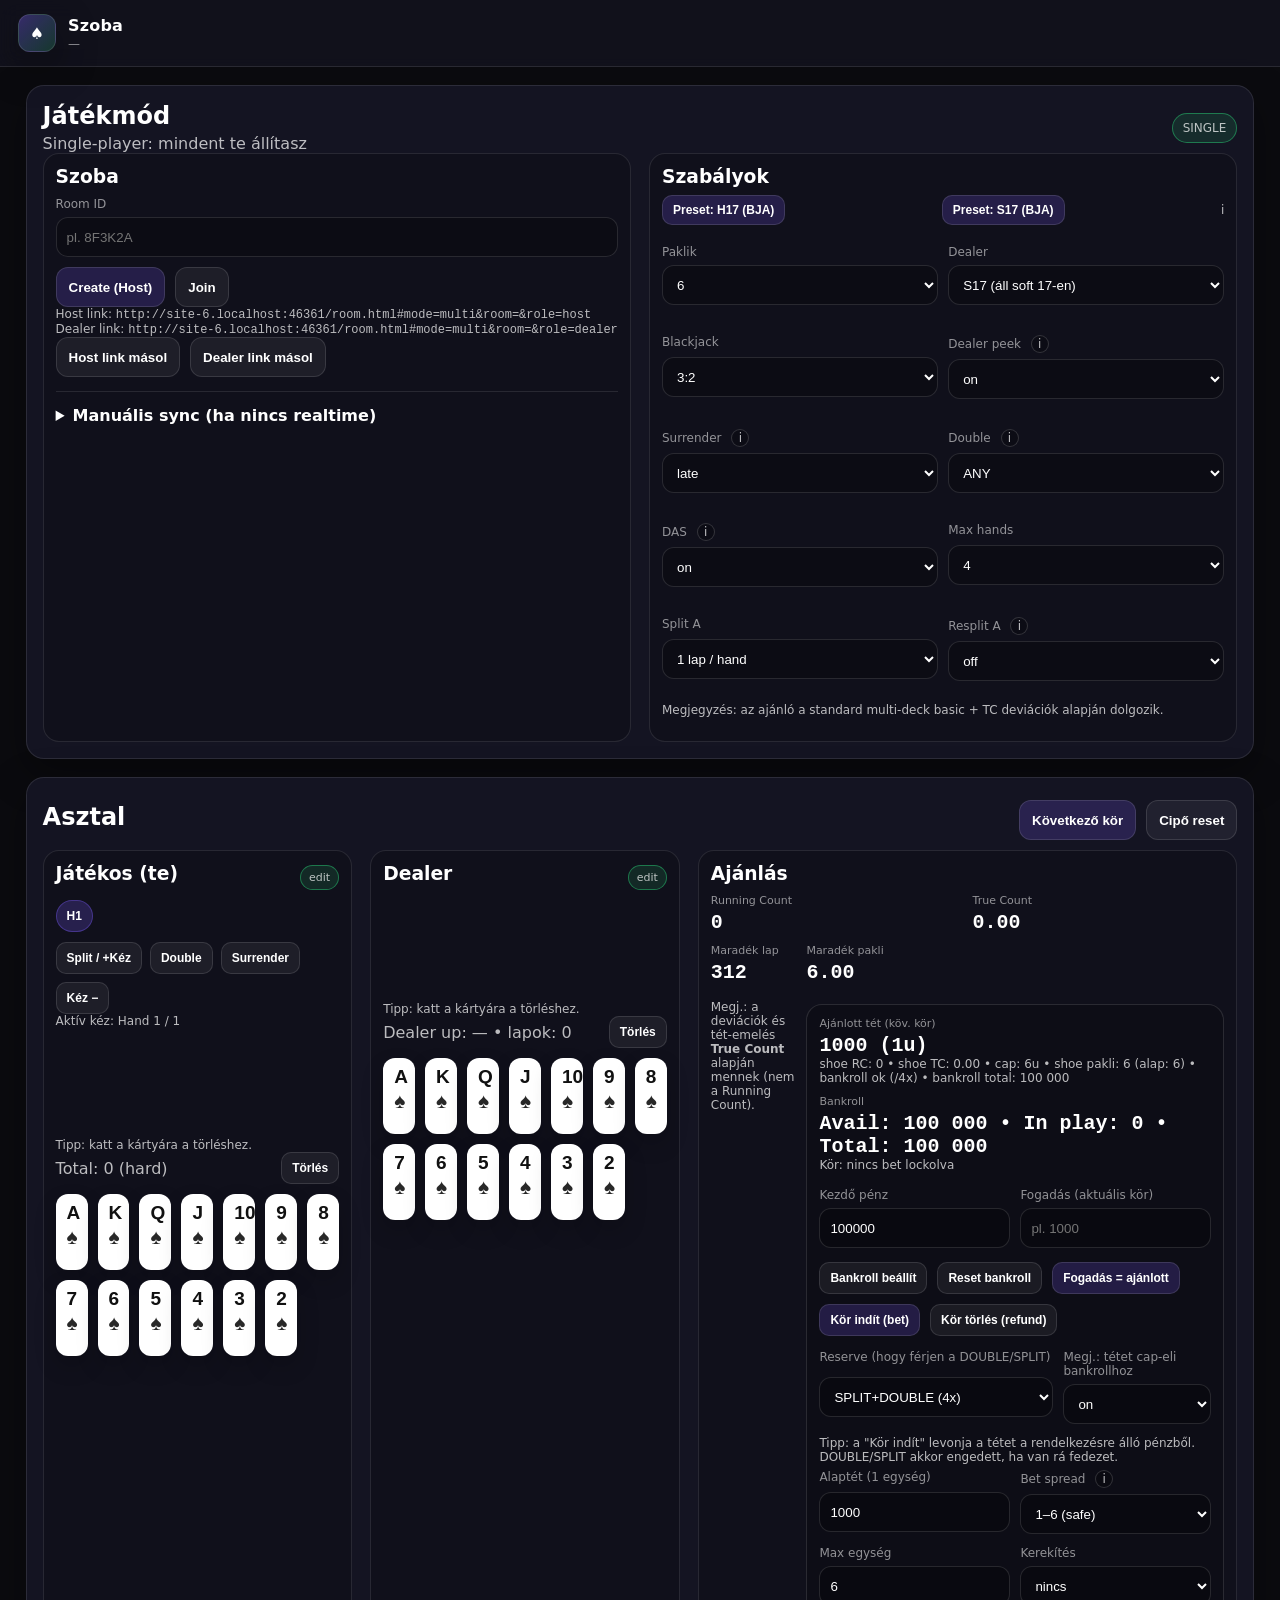
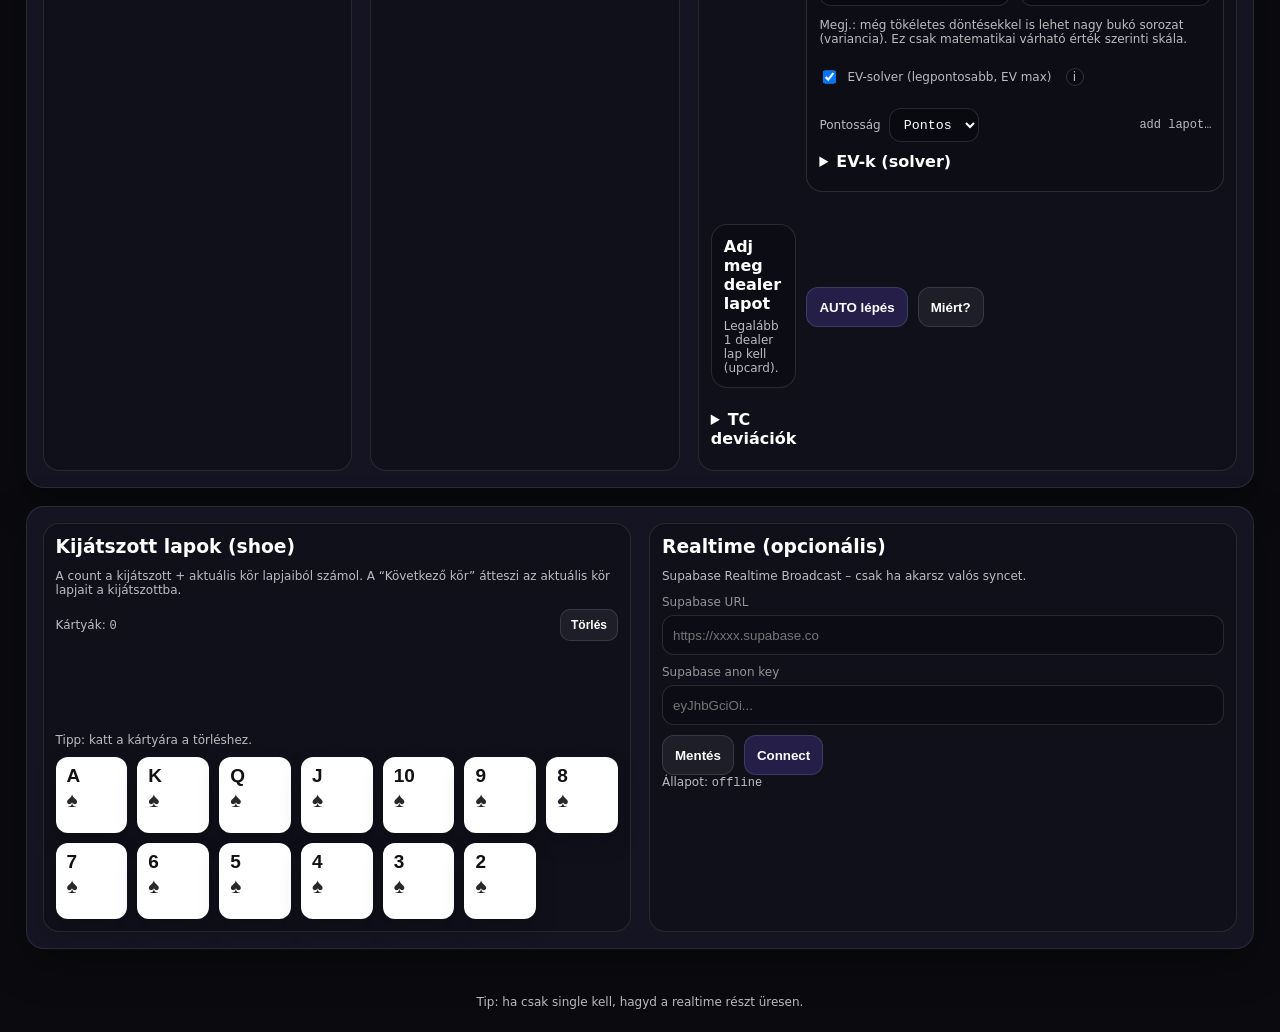
==== commit 2df332f9: "Add files via upload" ====
--- a/room.html
+++ b/room.html
@@ -341,6 +341,15 @@
                 EV-solver (legpontosabb, EV max)
                 <span class="helpIcon" title="EV-solver: az aktuális handhez kiszámolja az összes lehetséges húzást a maradék cipőből, és a legnagyobb EV-t ajánlja. Ha túl nagy a fa, automatikus gyors (approx) módra vált. Split EV közelítés lehet.">i</span>
               </label>
+              <div class="row" style="gap:8px; align-items:center;">
+                <label class="muted small">Pontosság</label>
+                <select id="solverPrecision" class="mono" style="height:34px; padding:0 10px;">
+                  <option value="500000">Gyors</option>
+                  <option value="2000000" selected>Pontos</option>
+                  <option value="8000000">Ultra</option>
+                  <option value="20000000">Brutál</option>
+                </select>
+              </div>
               <span class="muted small mono" id="solverStatus">—</span>
             </div>
 
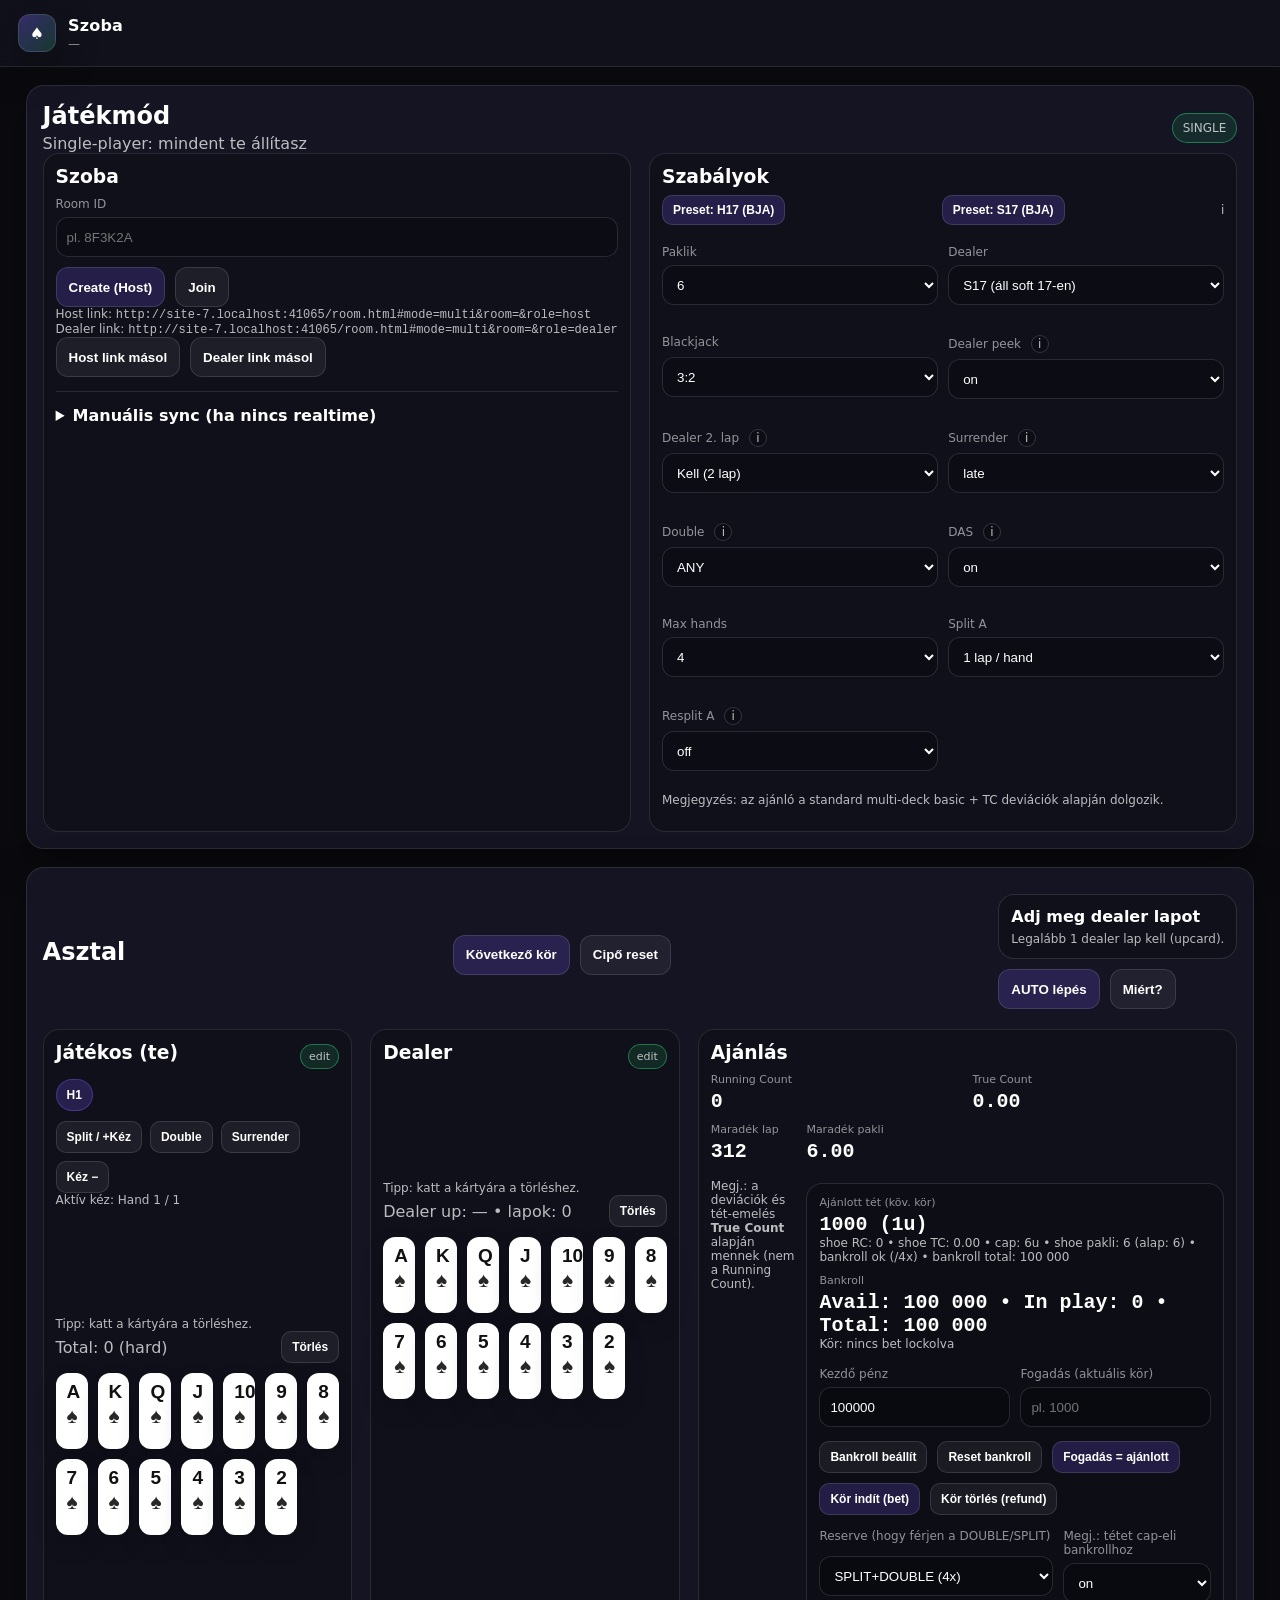
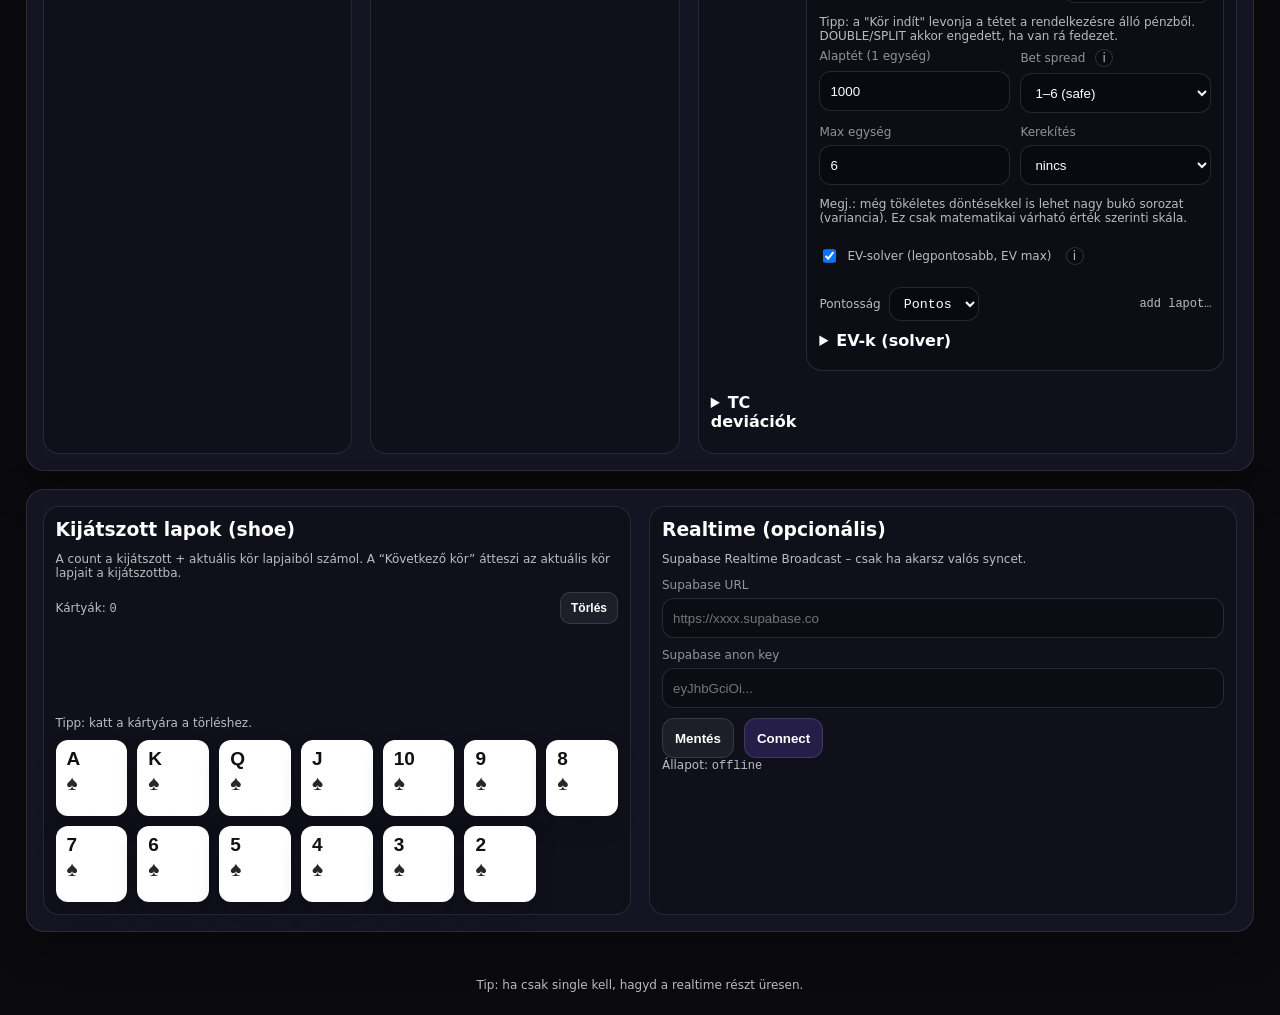
==== commit ed05f1ea: "Add files via upload" ====
--- a/room.html
+++ b/room.html
@@ -103,6 +103,14 @@
                 </select>
               </div>
               <div class="field">
+                <label>Dealer 2. lap <span class="helpIcon" title="Ha BJ-nél a dealer nem kap 2. lapot (nincs hole card), állítsd BJ-nél elég 1-re. Így a kör lezárható 1 dealer lappal, ha minden hand már eldőlt (BJ / bust / surrender). A/10 upcardnál Peek OFF esetén továbbra is kérni fogja a 2. lapot (dealer BJ ellenőrzés).">i</span></label>
+                <select id="ruleDealerHoleReq">
+                  <option value="require" selected>Kell (2 lap)</option>
+                  <option value="bj-ok">BJ-nél elég 1</option>
+                </select>
+              </div>
+
+              <div class="field">
                 <label>Surrender <span class="helpIcon" title="Late surrender: ha engedett, a handet fél tétért feladod (R). Ha nincs, a táblázat szerinti hit/stand jön.">i</span></label>
                 <select id="ruleSurrender">
                   <option value="off">off</option>
@@ -165,6 +173,18 @@
             <button class="btn" id="btnNewRound">Következő kör</button>
             <button class="btn ghost" id="btnResetShoe">Cipő reset</button>
           </div>
+          <div class="recTop">
+            <div class="rec" id="recBox">
+              <div class="recTitle">—</div>
+              <div class="recDetail muted" id="recDetail">Adj meg lapokat…</div>
+            </div>
+
+            <div class="row recBtns">
+              <button class="btn" id="btnAuto">AUTO lépés</button>
+              <button class="btn ghost" id="btnExplain">Miért?</button>
+            </div>
+          </div>
+
         </div>
         <div class="grid3">
           <div class="mini">
@@ -359,18 +379,7 @@
             </details>
 
             </div>
-
-            <div class="rec" id="recBox">
-              <div class="recTitle">—</div>
-              <div class="recDetail muted" id="recDetail">Adj meg lapokat…</div>
-            </div>
-
-            <div class="row">
-              <button class="btn" id="btnAuto">AUTO lépés</button>
-              <button class="btn ghost" id="btnExplain">Miért?</button>
-            </div>
-
-            <details>
+<details>
               <summary><b>TC deviációk</b></summary>
               <ul class="muted small" id="devList"></ul>
             </details>
--- a/assets/styles.css
+++ b/assets/styles.css
@@ -166,6 +166,11 @@
 .recTitle{font-weight:900;font-size:16px}
 .recDetail{font-size:12px;margin-top:6px;white-space:pre-line}
 
+
+/* Recommendation box moved near the table controls */
+.recTop{ margin: 10px 0 14px; }
+.recTop .rec{ margin: 0 0 10px; }
+.recTop .recBtns{ margin: 0 0 6px; }
 .seen{display:flex;gap:10px;flex-wrap:wrap;min-height:92px}
 
 .footer{padding:18px;text-align:center;color:var(--muted2);font-size:12px;margin-top:auto}
